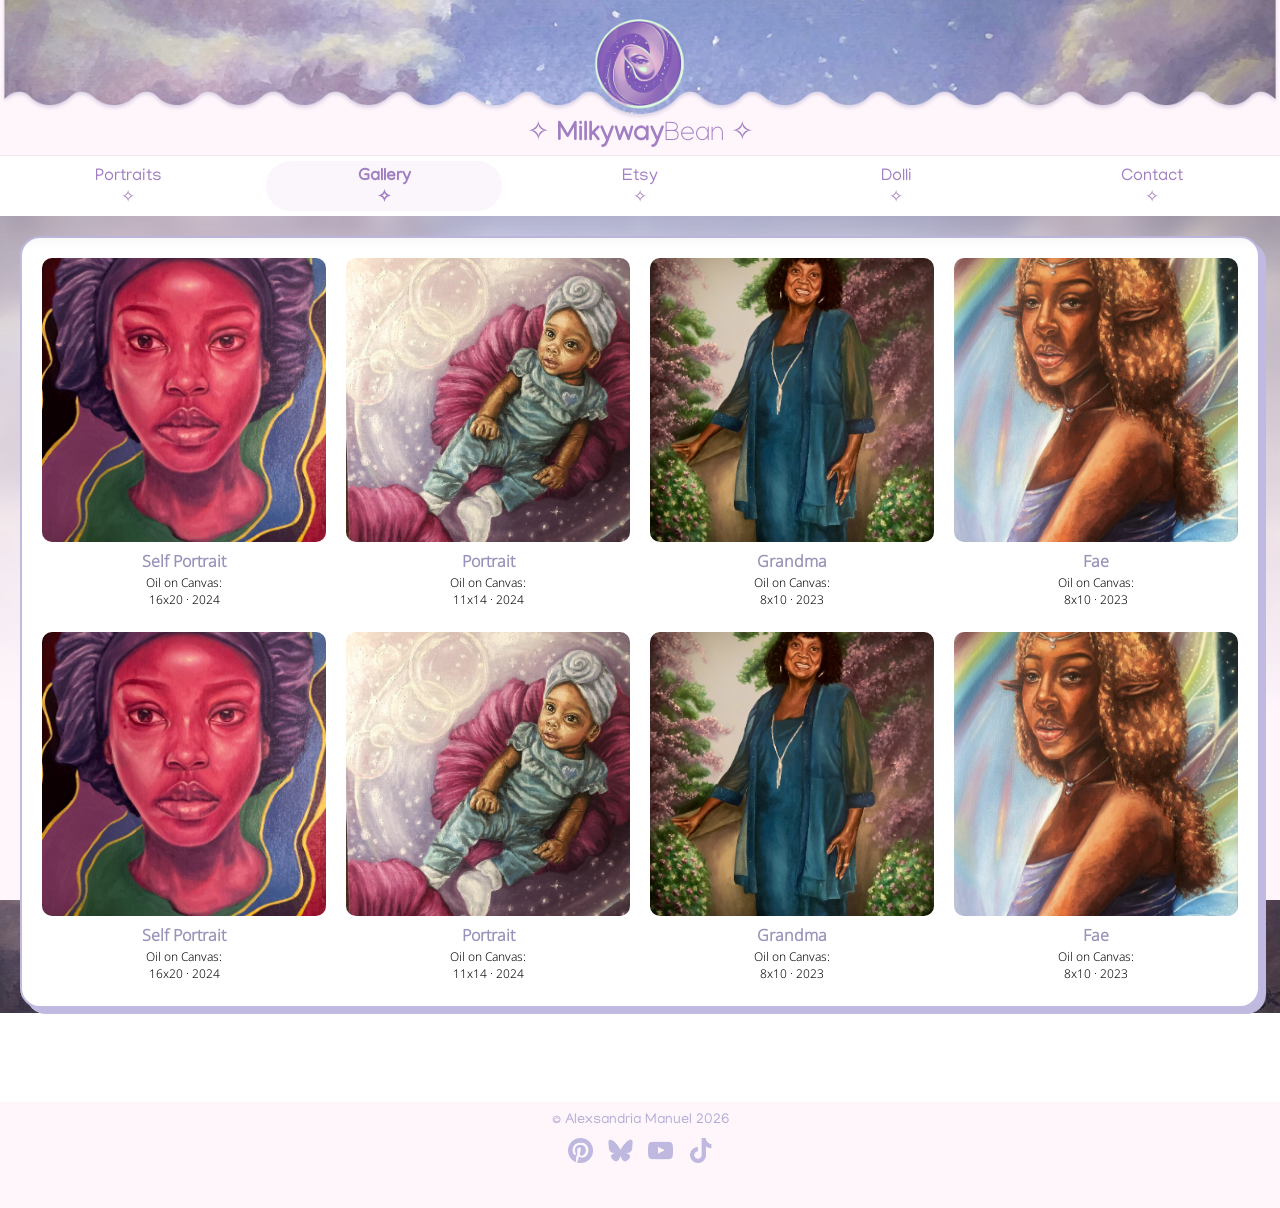
==== gallery.html @ 53dfe1eb "Edit" ====
<!DOCTYPE html>
<html lang="en">
<head>
<meta http-equiv="content-type" content="text/html; charset=utf-8">
<meta name="viewport" content="width=device-width, initial-scale=1, viewport-fit=cover">
<meta name="mobile-web-app-capable" content="yes">
<meta name="apple-mobile-web-app-capable" content="yes">
<title>MilkywayBean</title>
<link rel="icon" type="image/x-icon" href="Assets/mwblogo.png">
<link rel="stylesheet" href="mainstyle.css">
<script src="mainscript.js" defer></script>

<style>


.gallerycontainer{
    box-shadow: 6px 6px 0px #c0bae1;
}

.galleryitem {
    margin: 0;
    cursor: pointer;
    display: flex;
    flex-direction: column;
    width: calc(25% - 15px);
}

.galleryimg {
    width: 100%;
    aspect-ratio: 1 / 1;
    object-fit: cover;
    cursor: pointer;
    border-radius: 10px;
    transition: ease .3s;
}

.gallerytitle {
    font-size: 16px;
    margin: 8px 0 2px 0;
    line-height: normal;
    text-align: center;
}

.galleryinfo {
    margin: 0 0 4px 0;
    line-height: normal;
    text-align: center;
    font-size: 12px;
}

#lightbox {
    display: none;
    position: fixed;
    inset: 0;
    background: rgba(0,0,0,0.8);
    z-index: 999;
    align-items: center;
    justify-content: center;
    flex-direction: column;
    gap: 12px;
    cursor: pointer;
}

#lightboximg {
    max-width: 90%;
    max-height: 80%;
    border-radius: 10px;
}

#lightboxcaption {
    text-align: center;
    color: white;
}

#lightboxcaption h3 {
    font-size: 18px;
    color: white;
}

#lightboxcaption p {
    margin: 0;
    margin-top:25px;
    color: rgba(255,255,255,0.75);
}

@media screen and (max-width: 614px) {
    .galleryitem {
        width: calc(50% - 10px);
    }
}
</style>
</head>

<body>
<div id="pagebg"></div>
<header>

<a href="index.html"><img id="logobanner" src="Assets/bannerframe.png"/></a>
<div id="title">✧ Milkyway<thin style="font-family: headertextthin;">Bean</thin> ✧</div>

</header>
<nav id="navbar">

<div id="navmenu">
<p id="swirl">𖦹</p>Menu
</div>

<div class="page"><a  href="portraits.html">Portraits <br> ✧</a></div>
<div class="activepage"><a  href="gallery.html">Gallery <br> ✧</a></div>
<div class="page"><a href="" rel="noopener" target="_blank">Etsy <br> ✧</a></div>
<div class="page"><a href="" rel="noopener" target="_blank">Dolli <br> ✧</a></div>
<div class="page">Contact <br> ✧</div>
</nav>



<main id="maincontent">
    <div class="gallerycontainer" style="background-color:white;">

        <figure class="galleryitem" onclick="openLightbox(this)">
            <img class="galleryimg" src="Paintings/selfportrait1.jpg"/>
            <figcaption>
                <h3 class="gallerytitle">Self Portrait</h3>
                <p class="galleryinfo">Oil on Canvas:<br> 16x20 · 2024</p>
            </figcaption>
        </figure>

        <figure class="galleryitem" onclick="openLightbox(this)">
            <img class="galleryimg" src="Paintings/portrait1.jpg"/>
            <figcaption>
                <h3 class="gallerytitle">Portrait</h3>
                <p class="galleryinfo">Oil on Canvas:<br> 11x14 · 2024</p>
            </figcaption>
        </figure>

        <figure class="galleryitem" onclick="openLightbox(this)">
            <img class="galleryimg" src="Paintings/grandma1.jpg"/>
            <figcaption>
                <h3 class="gallerytitle">Grandma</h3>
                <p class="galleryinfo">Oil on Canvas:<br> 8x10 · 2023</p>
            </figcaption>
        </figure>

        <figure class="galleryitem" onclick="openLightbox(this)">
            <img class="galleryimg" src="Paintings/fae1.jpg"/>
            <figcaption>
                <h3 class="gallerytitle">Fae</h3>
                <p class="galleryinfo">Oil on Canvas:<br> 8x10 · 2023</p>
            </figcaption>
        </figure>

        <figure class="galleryitem" onclick="openLightbox(this)">
            <img class="galleryimg" src="Paintings/selfportrait1.jpg"/>
            <figcaption>
                <h3 class="gallerytitle">Self Portrait</h3>
                <p class="galleryinfo">Oil on Canvas:<br> 16x20 · 2024</p>
            </figcaption>
        </figure>

        <figure class="galleryitem" onclick="openLightbox(this)">
            <img class="galleryimg" src="Paintings/portrait1.jpg"/>
            <figcaption>
                <h3 class="gallerytitle">Portrait</h3>
                <p class="galleryinfo">Oil on Canvas:<br> 11x14 · 2024</p>
            </figcaption>
        </figure>

        <figure class="galleryitem" onclick="openLightbox(this)">
            <img class="galleryimg" src="Paintings/grandma1.jpg"/>
            <figcaption>
                <h3 class="gallerytitle">Grandma</h3>
                <p class="galleryinfo">Oil on Canvas:<br> 8x10 · 2023</p>
            </figcaption>
        </figure>

        <figure class="galleryitem" onclick="openLightbox(this)">
            <img class="galleryimg" src="Paintings/fae1.jpg"/>
            <figcaption>
                <h3 class="gallerytitle">Fae</h3>
                <p class="galleryinfo">Oil on Canvas:<br> 8x10 · 2023</p>
            </figcaption>
        </figure>

    </div>

    <div id="lightbox" onclick="this.style.display='none'">
        <img id="lightboximg"/>
        <div id="lightboxcaption">
            <h3 id="lightboxtitle"></h3>
            <p id="lightboxinfo"></p>
        </div>
    </div>
</main>
    <footer>
        <div id="footer"> © Alexsandria Manuel 2026</div>
        <div id="smfooter">
        <a href="" rel="noopener" target="_blank"><img class="smfootericons" src="Assets/pinterest.png"/></a>
        <a href="" rel="noopener" target="_blank"><img class="smfootericons" src="Assets/bluesky.png"/></a> 
        <a href="" rel="noopener" target="_blank"><img class="smfootericons" src="Assets/youtube.png"/></a>
        <a href="" rel="noopener" target="_blank"><img class="smfootericons" src="Assets/tiktok.png"/></a>
        </div>
    </footer>


    </body>

    </html>
---- mainstyle.css ----
@font-face {
    font-family: headertextbold;
    src: url(Fonts/Manjari\ Bold\ 700.ttf);
}

@font-face {
    font-family: headertextreg;
    src: url(Fonts/Manjari\ Regular\ 400.ttf);
}

@font-face {
    font-family: headertextthin;
    src: url(Fonts/Manjari\ Thin\ 100.ttf);
}

@font-face {
    font-family: bodytext;
    src: url(Fonts/NotoSans-VariableFont_wdth\,wght.ttf);
    font-weight: 300;
}

html {
    scroll-behavior: smooth;
}

body {
    overflow: visible;
    font-family: bodytext;
    height: 100%;
    padding: 0;
    margin: 0;
    background-image: url("Paintings/favoriteplace.jpg");
    background-attachment: fixed;
    background-size: cover;
    background-position: 30%;
    background-repeat: no-repeat;
    background-position-y: 60px;
    overflow-x: hidden;
    font-size: .9rem;
    user-select: none;
    transition: .3s ease;
}

header {
    overflow-x: hidden;
    background-color: #FFF6FC;

}

#logobanner {
    width: 100%;
    height: auto;
    position: relative;
    z-index: 200;
}

#title {
    font-family: headertextbold;
    font-size: 1.7rem;
    text-align: center;
    color: #a07ec1;
    border-bottom: solid 1px #7b5ba517;
    width: 100%;
    margin: auto;
    margin-top: -20px;
    padding-bottom: 3px;
    position: relative;
    z-index: 300;
}

#navbar {
    background-color: white;
    color: #a07ec1;
    box-shadow: 3px 17px 20px #351f471a;
    padding: 5px 10px;
    font-size: 17px;
    font-family: headertextbold;
    display: flex;
    justify-content: center;
    flex-wrap: nowrap;
    flex-direction: row;
    text-align: center;
    gap: 20px;
    width: auto;
    height: 50px;
    top: 0;
    position: sticky;
    z-index: 100;
    transition: .3s ease;
    animation: fadeUp 0.5s  both;
}

#navmenu {
    display: none;
    width:100%;
}

a{
    text-decoration: none;
    color: #a07ec1;
    height: stretch;
    height: -webkit-fill-available;
    width: stretch;
    width: -webkit-fill-available;
    display: block;
}

.page {
    cursor: pointer;
    transition: background-color 0.3s ease;
    width: stretch;
    width:-webkit-fill-available;
    padding-bottom: 0;
    padding-top: 7px;
    padding-left: 20px;
    padding-right: 20px;
    border-radius: 45px;
    font-family: headertextreg;
    font-weight: 400;
    color:#a07ec1;
}

.page:hover {
    background-color: #d9b6dc21;
    font-weight: 700;
    
}

.activepage{
    background-color: #d9b6dc21;
    font-weight: 700;
    cursor: pointer;
    transition: background-color 0.3s ease;
    width: stretch;
    width:-webkit-fill-available;
    padding-bottom: 0;
    padding-top: 7px;
    padding-left: 20px;
    padding-right: 20px;
    border-radius: 45px;
    font-family: headertextreg;
    font-weight: 700;
    color:#a07ec1;
}

.navbar2{
    background-color: rgba(255, 255, 255, 0);
    backdrop-filter: blur(10px);
    -webkit-backdrop-filter: blur(20px);
    color: #a07ec1;
    padding: 10px 10px;
    font-size: 17px;
    font-family: headertextreg;
    display: flex;
    justify-content: center;
    flex-wrap: nowrap;
    flex-direction: row;
    text-align: center;
    gap: 20px;
    width: auto;
    top: 0;
    position: sticky;
    z-index: 100;
    transition: .3s ease;
    animation: fadeUp 0.5s both;
    top: 60px;
    margin-left: 2px;
    margin-right: 2px;
    border-bottom-right-radius:20px;
    border-bottom-left-radius: 20px;
    display:none ;
}

.sectionbutton{
    margin: auto;
    margin-top:2px;
    background-color: rgb(244 243 250);
    border-radius: 20px;
    width: 110px;
    padding-top: 3px;
    padding-bottom: 3px;
    height: 25px;
    width: stretch;
    width: -webkit-fill-available;
    transition: 0.3s ease;
    cursor: pointer;
    border: solid 1px #c2bce2;
}

.sectionbutton a{
    position: relative;
    top:4px;
    transition: 0.3s ease;
    height: stretch;
    height: -webkit-fill-available;
    width: stretch;
    width: -webkit-fill-available;
    display: block;
}

.sectionbutton:hover{
    font-weight: 700;
    background-color:#ffffff;
    filter: saturate(1.5);
}

main {
    padding: 20px 20px;
    display: flex;
    flex-direction: column;
    gap: 30px;
}

.container, .gallerycontainer{
    background-color: #ffffff;
    padding: 20px;
    width: stretch;
    width: -webkit-fill-available;
    border-radius: 20px;
    border: 2px #c0bae1 solid;
    display:flex;
    flex-direction: row;
    flex-wrap: wrap;
    gap:20px;
    transition: .3s ease;
}

.container {
    box-shadow: 6px 6px 0px #c0bae1;
    transition: 0.4s ease;
    will-change: transform;
    display: flex;
    isolation: isolate;
    opacity: 0;
    transform: translateY(12px);
    filter: blur(4px);
    transition: opacity 0.6s ease, transform 0.6s cubic-bezier(0.22, 1, 0.36, 1), filter 0.6s ease;
}

.galleryborder {
    background-color: #BFB9E0;
    padding: 10px;
    width: stretch;
    border-radius: 20px;
    box-shadow: 6px 6px 0px #9c96c0;
    border: 2px solid #9c96c0;
    transition: 0.3s ease;
    will-change: transform;
    isolation: isolate;
    opacity: 0;
    transform: translateY(12px);
    filter: blur(4px);
    transition: opacity 0.6s ease, transform 0.6s cubic-bezier(0.22, 1, 0.36, 1), filter 0.6s ease;
}

.container.visible, .galleryborder.visible {
    opacity: 1;
    transform: translateY(0);
    filter: blur(0px);
}

h3 {
    line-height: 0;
    color: #9993B9;
    font-size: 20px;
}

.h3sub {
    line-height: 0;
    color: #9993B9;
    font-size: 17px;
}

footer {
    background-color: #FFF6FC;
    color: #b4aed6;
    font-family: headertextreg;
    text-align: center;
    padding: 10px;
    position: relative;
    bottom: -74px;
}

#smfooter {
    width: auto;
    display: flex;
    flex-direction: row;
    flex-wrap: nowrap;
    justify-content: center;
    gap: 15px;
    padding: 10px;
    padding-bottom: 30px;
}

.smfootericons {
    width: 25px;
    transition: .4s ease;
}


.smbuttons{
    border-radius: 100%;
    border: solid 6px #c9c3e9a6;
    background-color: white;
    width: 20px;
    height: 20px;
    padding: 8px;
    display: block;
    margin: auto;
    margin-top: 15px;
    margin-left: 5px;
    margin-right: 5px;
    transition: .3s ease;
    justify-content: space-evenly;
    box-shadow: 3px 3px #c2bce2;
}

footer a, .imageborder a{
    width:unset;
}

#swirl {
    margin: 0;
    padding: 0;
    display: none;
    font-size: 20px;
    transition: transform 0.4s ease;
    width:100%;
}

#swirl:hover,
#swirl:active {
    animation: swirlSpin 0.6s ease-in-out;
    cursor: pointer;
}

.imageborder{
    width: auto;
    height: stretch;
    background-color: #f4f3fa;
    border: solid 2px #dcd8f1;
    border-radius: 20px;
    display: flex;
    flex-wrap: nowrap;
    flex-direction: column;
    padding: 20px;
    text-align: center;
}

.selfie{
    border-radius: 20px;
    width: 100%;
    height: 100%;
    min-height: 180px;
    background-size: cover;
    background-position: top;
    margin: auto;
    display: block;
    background-image: url(Assets/alexmanuel.jpg);
}

.caption1{
    font-size:14px;
    text-align: center;
    color:#434343;
}

.caption2{
    text-align: center;
}

.button1{
    border-radius: 30px;
    background-color: #f4f3fa;
    padding: 10px;
    display: block;
    border: #dcd8f1 solid 6px;
    font-family: headertextbold;
    font-size: 17px;
    text-align: center;
    color: #afa9d3;
    transition: 0.3s ease;
    cursor: pointer;
    box-shadow: 3px 4px #c2bce2;
}

.button2{
    border-radius: 30px;
    background-color: white;
    padding-bottom: 1px;
    padding-top: 5px;
    padding-left: 10px;
    padding-right: 10px;
    display: flex;
    flex-direction: row;
    gap: 10px;
    border: #9c96c0 solid 3px;
    font-family: headertextbold;
    font-size: 15px;
    text-align: center;
    color: #9993B9;
    transition: 0.3s ease;
    height: 17px;
    width:max-content;
    cursor: pointer;
    align-items: center;
    box-shadow: 3px 3px #9c96c0;
    
}

.middleheader{
    display: flex;
    flex-direction: row;
    justify-content: space-between;
    flex-wrap: wrap;
    align-items: center;
}

.canvaspaper {
    position: absolute;
    z-index: 50;
    width: 100%;
    height: 100%;
    top: 50%;
    left: 50%;
    transform: translate(-50%, -50%);
    border-radius: 20px;
    background-position: center;
    background-repeat: no-repeat;
    object-fit: cover;
    transition: ease .3s;
    overflow: hidden;
}

.canvaspaper video {
    width: 100%;
    max-width:  -webkit-fill-available;
    height: 92%;
    max-height: -webkit-fill-available;
    object-fit: cover;
    object-position: bottom;
    display: block;
    border-radius: 20px;
    margin:20px;
}

.canvas{
    width: stretch;
    display: block;
    height: 500px;
    background-color: #c0bae12b;
    border-radius: 20px;
    border: solid 2px #dcd8f1;
}

.galleryimg {
    width: calc(25% - 15px);
    aspect-ratio: 1 / 1;
    object-fit: cover;
    cursor: pointer;
    border-radius: 10px;
    transition: transform 0.3s ease;
    transition: ease .3s;
}

.galleryimg:hover,.section1 .container:hover{
    transform: scale(1.01);
}

.button1:hover,.button2:hover,.smbuttons:hover{
    filter: saturate(1.5);
    transform: scale(.98,.98);
}

.smfootericons:hover{
    filter: saturate(1.5);
}

#welcomeimage{
    background-image: url(Assets/welcome.png);
    background-attachment: fixed;
    background-size: cover;
    background-position: 30%;
    background-repeat: no-repeat;
    background-position-y: 60px;
    width: stretch;
    height: 65vh;
    min-height: 400px;
    position: relative;
    display: flex;
    padding-bottom: 30px;
    padding-top: 50px;
    flex-direction: column;
    flex-wrap: wrap;
    align-content: center;
    align-items: center;
}


#scrolldown {
    color: white;
    backdrop-filter: blur(5px);
    font-size: 30px;
    text-decoration: none;
    background-color: #fff6fc2e;
    border: 1px solid #ffffff80;
    border-radius: 50%;
    width: 40px;
    padding:10px;
    height: 40px;
    display: flex;
    align-items: center;
    justify-content: center;
    transition: 0.3s ease;
    animation: bounce 2s infinite;
}

#scrolldown:hover {
    background-color: #ffffff66;
}

#welcometext{
   font-family: headertextthin;
   font-size: 75px;color:white;
   text-shadow: 3px 3px 0px #a9a6bb6e;
   transition: 0.3s ease;
}

#pagebg {
    position: fixed;
    inset: 0;
    z-index: -1;
    background: linear-gradient(0deg, #FFF6FC 21%, #fff6fc58 100%);
    backdrop-filter: blur(10px);
    -webkit-backdrop-filter: blur(20px);
}

@keyframes bounce {
    0%, 100% { transform: translateY(0); }
    50% { transform: translateY(8px); }
}

@media screen and (max-width: 1000px) {
    .sectiontop {
        flex-direction: column;
    }

    .light{
    height:260px;
   } 
}

@keyframes swirlSpin {
    from { transform: rotate(360deg); }
    to { transform: rotate(0deg); }
}


@media screen and (min-width: 821px) {
    #logobanner {
        transform: translateY(-10px);
        transition: transform 0.4s ease-in-out;
    }

    #logobanner:hover {
        transform: translateY(-3px);
        cursor: pointer;
    }

}


@media screen and (max-width: 820px) {
    .page {
        width: 100%;
        background-color: transparent;
        transition: background-color 0.3s ease;
        border-radius: 10px;
    }

    .page:hover {
        background-color: #d9b6dc21;
        font-weight: 700;
        box-shadow: none;
    }

    header {
        position: relative;
        top: 0;
        z-index: 200;
    }

    #logobanner {
        transform: scale(1.5);
        transform-origin: center top;
        cursor: pointer;
    }

    #title {
        margin-top: 30px;
    }

    #navbar {
        flex-direction: column;
        position: sticky;
        top: 0;
        z-index: 300;
        gap: 0;
        padding: 5px 10px;
        height: auto;
    }

    #navbar div:first-child {
        padding: 5px;
        width: stretch;
        margin: auto;
        border-radius: 10px;
    }

    #navbar div:not(:first-child) {
        opacity: 0;
        pointer-events: none;
        max-height: 0;
        overflow: hidden;
        transition: opacity 0.3s ease, max-height 0.3s ease, background-color 0.3s ease;
        padding: 0;
        border-radius: 10px;
    }

    #navbar.open div:not(:first-child) {
        opacity: 1;
        pointer-events: auto;
        max-height: 50px;
        padding: 8px 0;
    }

    #navmenu {
        display: block;
    }

    #swirl {
        display: block;
        }   
    


    #welcomeimage{
        background-attachment: scroll;
        background-size: cover;
        background-position-y: 0;
        padding-top: 150px;
    }
    .canvas {
        width: stretch;
        object-fit: contain;
        height:600px;
    }
    .navbar2{
        top:70px;
        display: flex;
    }

}

@media screen and (max-width: 614px) {


    .selfie{
        height:140px;
        width:100%;
    }

    h3{
        text-align: center;
    }

    .middleheader{
        flex-direction: column;
        align-content: center;
    }

    .galleryimg {
        width: calc(50% - 10px);
    }

    #welcometext {
        font-size: 45px;
        text-align: center;
    }

    #title {
        margin-top: 15px;
    }

    .canvaspaper video{
        height:94%
    }
}

@media screen and (orientation: landscape) and (max-width: 1180px) {
    #welcomeimage {
    background-attachment: scroll;
    background-size: 194%;
    background-position-x: 30%;
    background-repeat: no-repeat;
    background-position-y: 100%;

    }
}

@media screen and (orientation: landscape) and (max-width: 500px) {
   .canvaspaper {
        height:90%;
    }
}
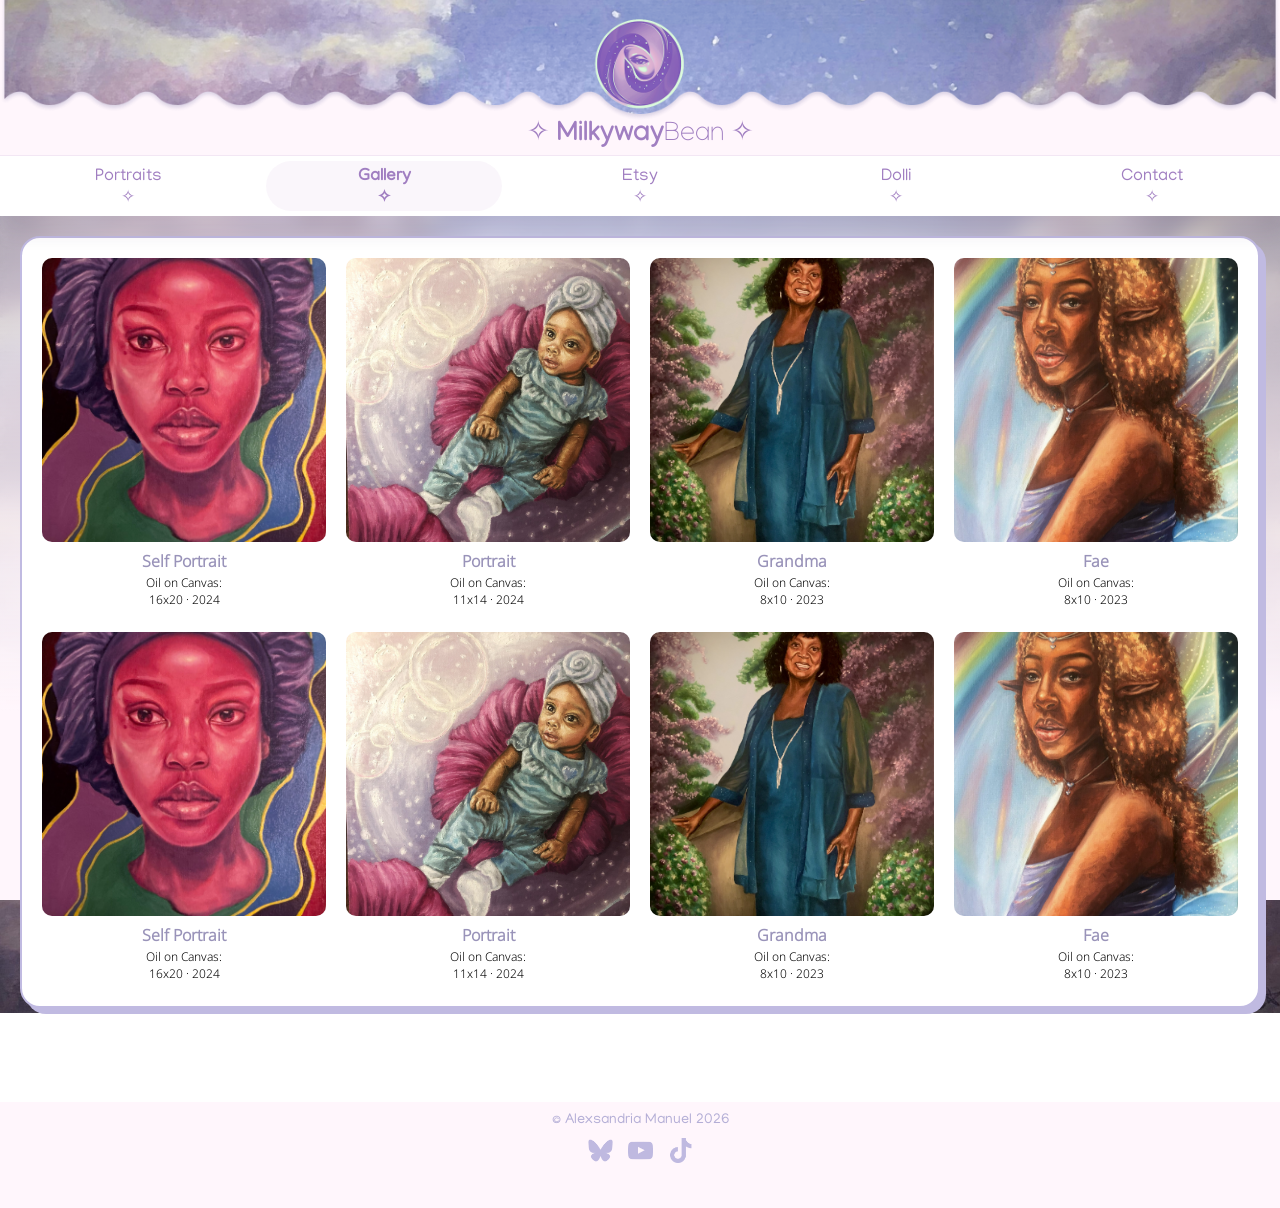
==== commit 7757f9d2: "Edit" ====
--- a/gallery.html
+++ b/gallery.html
@@ -5,6 +5,8 @@
 <meta name="viewport" content="width=device-width, initial-scale=1, viewport-fit=cover">
 <meta name="mobile-web-app-capable" content="yes">
 <meta name="apple-mobile-web-app-capable" content="yes">
+<meta name="text-scale" content="scale">
+
 <title>MilkywayBean</title>
 <link rel="icon" type="image/x-icon" href="Assets/mwblogo.png">
 <link rel="stylesheet" href="mainstyle.css">
@@ -94,10 +96,8 @@
 <body>
 <div id="pagebg"></div>
 <header>
-
 <a href="index.html"><img id="logobanner" src="Assets/bannerframe.png"/></a>
-<div id="title">✧ Milkyway<thin style="font-family: headertextthin;">Bean</thin> ✧</div>
-
+<a href="index.html"><div id="title">✧ Milkyway<thin style="font-family: headertextthin;">Bean</thin> ✧</div></a>
 </header>
 <nav id="navbar">
 
@@ -194,7 +194,6 @@
     <footer>
         <div id="footer"> © Alexsandria Manuel 2026</div>
         <div id="smfooter">
-        <a href="" rel="noopener" target="_blank"><img class="smfootericons" src="Assets/pinterest.png"/></a>
         <a href="" rel="noopener" target="_blank"><img class="smfootericons" src="Assets/bluesky.png"/></a> 
         <a href="" rel="noopener" target="_blank"><img class="smfootericons" src="Assets/youtube.png"/></a>
         <a href="" rel="noopener" target="_blank"><img class="smfootericons" src="Assets/tiktok.png"/></a>
--- a/mainstyle.css
+++ b/mainstyle.css
@@ -98,11 +98,6 @@
 a{
     text-decoration: none;
     color: #a07ec1;
-    height: stretch;
-    height: -webkit-fill-available;
-    width: stretch;
-    width: -webkit-fill-available;
-    display: block;
 }
 
 .page {
@@ -187,6 +182,12 @@
     border: solid 1px #c2bce2;
 }
 
+#navbar a, #navmenu a{
+    width: stretch;
+    width: -webkit-fill-available;
+    display: block;
+}
+
 .sectionbutton a{
     position: relative;
     top:4px;
@@ -208,7 +209,7 @@
     padding: 20px 20px;
     display: flex;
     flex-direction: column;
-    gap: 30px;
+    gap: 10px;
 }
 
 .container, .gallerycontainer{
@@ -260,7 +261,6 @@
 }
 
 h3 {
-    line-height: 0;
     color: #9993B9;
     font-size: 20px;
 }
@@ -384,7 +384,7 @@
     box-shadow: 3px 4px #c2bce2;
 }
 
-.button2{
+.button2,.button{
     border-radius: 30px;
     background-color: white;
     padding-bottom: 1px;
@@ -435,7 +435,7 @@
 .canvaspaper video {
     width: 100%;
     max-width:  -webkit-fill-available;
-    height: 92%;
+    height: 100%;
     max-height: -webkit-fill-available;
     object-fit: cover;
     object-position: bottom;
@@ -447,7 +447,7 @@
 .canvas{
     width: stretch;
     display: block;
-    height: 500px;
+    height: 600px;
     background-color: #c0bae12b;
     border-radius: 20px;
     border: solid 2px #dcd8f1;
@@ -467,7 +467,7 @@
     transform: scale(1.01);
 }
 
-.button1:hover,.button2:hover,.smbuttons:hover{
+.button1:hover,.button2:hover,.button:hover,.smbuttons:hover{
     filter: saturate(1.5);
     transform: scale(.98,.98);
 }
@@ -548,6 +548,10 @@
     .light{
     height:260px;
    } 
+
+   .canvas{
+    height:700px;
+   }
 }
 
 @keyframes swirlSpin {
@@ -653,8 +657,8 @@
     .canvas {
         width: stretch;
         object-fit: contain;
-        height:600px;
-    }
+    }
+
     .navbar2{
         top:70px;
         display: flex;
@@ -692,9 +696,6 @@
         margin-top: 15px;
     }
 
-    .canvaspaper video{
-        height:94%
-    }
 }
 
 @media screen and (orientation: landscape) and (max-width: 1180px) {
@@ -714,5 +715,11 @@
     }
 }
 
-
-
+@media screen and (max-width: 500px) {
+    .canvas {
+        height:400px;
+    }
+}
+
+
+
